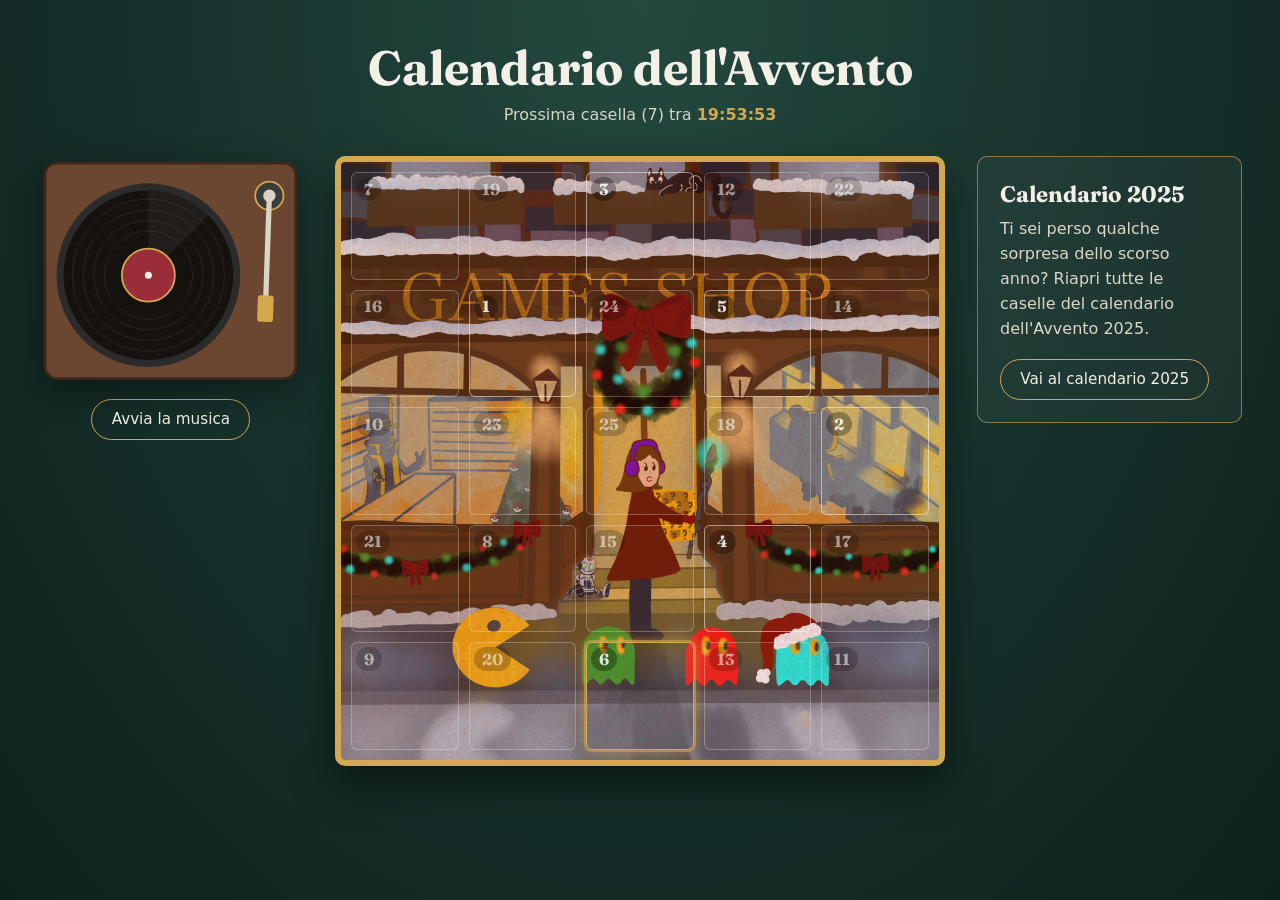
==== calendario-avvento/avvento/index.html @ 94830053 "Add files via upload" ====
<!DOCTYPE html>
<html lang="it">
<head>
<meta charset="utf-8">
<meta name="viewport" content="width=device-width, initial-scale=1">
<meta name="referrer" content="strict-origin-when-cross-origin">
<title>Calendario dell'Avvento</title>
<link href="https://fonts.googleapis.com/css2?family=Fraunces:opsz,wght@9..144,500;9..144,700&display=swap" rel="stylesheet">
<link rel="stylesheet" href="css/style.css">
</head>
<body>
  <header>
    <h1>Calendario dell'Avvento</h1>
    <p class="conto" id="conto" aria-live="polite"></p>
  </header>

  <div class="layout">
    <!-- SINISTRA: giradischi + musica -->
    <section class="player" id="player" aria-label="Musica">
      <svg viewBox="0 0 300 260" role="img" aria-label="Giradischi">
        <rect x="8" y="8" width="284" height="244" rx="14" fill="#6b4630" stroke="#3f2819" stroke-width="3"/>
        <circle cx="125" cy="135" r="104" fill="#2b2b2b"/>
        <g class="vinile">
          <circle cx="125" cy="135" r="96" fill="#15110f"/>
          <circle cx="125" cy="135" r="86" fill="none" stroke="#2c2622"/>
          <circle cx="125" cy="135" r="74" fill="none" stroke="#2c2622"/>
          <circle cx="125" cy="135" r="62" fill="none" stroke="#2c2622"/>
          <circle cx="125" cy="135" r="50" fill="none" stroke="#2c2622"/>
          <path d="M125 135 L125 39 A96 96 0 0 1 193 67 Z" fill="#fff" opacity=".05"/>
          <circle cx="125" cy="135" r="30" fill="#9b2d3b" stroke="#d2a94f" stroke-width="2"/>
          <circle cx="125" cy="135" r="4" fill="#f3f0e8"/>
        </g>
        <circle cx="262" cy="45" r="16" fill="#3a3a3a" stroke="#d2a94f" stroke-width="2"/>
        <g class="braccio">
          <line x1="262" y1="45" x2="262" y2="165" stroke="#d9d4c4" stroke-width="6" stroke-linecap="round"/>
          <rect x="253" y="158" width="18" height="30" rx="3" fill="#d2a94f"/>
          <circle cx="262" cy="45" r="7" fill="#d9d4c4"/>
        </g>
      </svg>
      <button class="btn" id="btnMusica" type="button" aria-pressed="false">Avvia la musica</button>
      <p class="hint" id="hint"></p>
      <div id="yt" style="position:fixed;left:-9999px;width:200px;height:200px" aria-hidden="true"></div>
    </section>

    <!-- CENTRO: calendario (le caselle vengono create da js/calendario.js) -->
    <main class="calendario-col">
      <div class="calendario" id="calendario"><div class="griglia" id="griglia"></div></div>
    </main>

    <!-- DESTRA: calendario 2025 -->
    <aside class="archivio">
      <h2>Calendario 2025</h2>
      <p>Ti sei perso qualche sorpresa dello scorso anno? Riapri tutte le caselle del calendario dell'Avvento 2025.</p>
      <a class="btn" id="link2025" href="#">Vai al calendario 2025</a>
    </aside>
  </div>

  <script src="js/config.js"></script>
  <script src="js/comune.js"></script>
  <script src="js/calendario.js"></script>
</body>
</html>
---- calendario-avvento/avvento/css/style.css ----
:root{--pino:#16302b;--bordeaux:#7a1f2b;--ottone:#d2a94f;--neve:#f3f0e8}
*{box-sizing:border-box}
body{margin:0;min-height:100vh;padding:clamp(16px,3vw,40px);font-family:system-ui,-apple-system,"Segoe UI",Roboto,sans-serif;color:var(--neve);background:radial-gradient(ellipse at 50% 0%,#24493f,var(--pino) 55%,#0f211d)}
h1,h2,.num{font-family:"Fraunces",Georgia,serif}
header{text-align:center;margin-bottom:clamp(16px,3vw,32px)}
h1{margin:0;font-size:clamp(1.8rem,4vw,3rem)}
.conto{margin:.5rem 0 0;color:#d9d4c4}.conto b{color:var(--ottone);font-variant-numeric:tabular-nums}
.btn{display:inline-block;border:1px solid var(--ottone);background:transparent;color:var(--neve);padding:.65rem 1.2rem;border-radius:999px;font:inherit;font-size:.95rem;cursor:pointer;text-decoration:none;transition:.2s}
.btn:hover{background:var(--ottone);color:var(--pino)}
:focus-visible{outline:3px solid #fff;outline-offset:3px}
.layout{display:grid;grid-template-columns:minmax(220px,1fr) minmax(0,2.3fr) minmax(220px,1fr);gap:clamp(16px,2.5vw,36px);align-items:start;max-width:1400px;margin:0 auto}

/* Giradischi */
.player{text-align:center}
.player svg{width:100%;height:auto;display:block;filter:drop-shadow(0 10px 18px rgba(0,0,0,.45))}
.vinile{transform-origin:125px 135px;animation:gira 2.8s linear infinite;animation-play-state:paused}
.suona .vinile{animation-play-state:running}
.braccio{transform-origin:262px 45px;transform:rotate(2deg);transition:transform 1.2s cubic-bezier(.4,0,.2,1)}
.suona .braccio{transform:rotate(36deg)}
@keyframes gira{to{transform:rotate(360deg)}}
.player .btn{margin-top:.8rem}
.hint{min-height:1.4em;margin:.6rem 0 0;font-size:.9rem;color:var(--ottone)}

/* Calendario: l'immagine resta ben visibile, le porte sono quasi trasparenti */
.calendario{position:relative;aspect-ratio:1/1;width:100%;max-width:min(100%,88vh);margin:0 auto;border-radius:10px;overflow:hidden;border:6px solid var(--ottone);box-shadow:0 18px 40px rgba(0,0,0,.5);background-size:cover;background-position:center}
.griglia{position:absolute;inset:0;display:grid;grid-template:repeat(5,1fr)/repeat(5,1fr);gap:clamp(3px,.8vw,10px);padding:clamp(3px,.8vw,10px)}
.cella{position:relative;perspective:700px}
.porta{position:absolute;inset:0;padding:0;cursor:pointer;border:1px solid rgba(255,255,255,.5);border-radius:6px;background:rgba(255,255,255,.04);transform-origin:left center;backface-visibility:hidden;transition:transform .8s cubic-bezier(.3,.1,.2,1),background .2s,box-shadow .3s}
.porta:hover{background:rgba(255,255,255,.16)}
.num{position:absolute;top:4px;left:4px;padding:.1em .5em;border-radius:999px;font-size:clamp(.6rem,1.5vw,1rem);font-weight:700;line-height:1.3;color:rgba(255,255,255,.85);background:rgba(0,0,0,.3)}
.porta.bloccata{cursor:not-allowed;border-color:rgba(255,255,255,.25)}
.porta.bloccata .num{color:rgba(255,255,255,.55);background:rgba(0,0,0,.2)}
.porta.oggi{border-color:var(--ottone);box-shadow:0 0 0 2px rgba(210,169,79,.55),0 0 16px rgba(210,169,79,.7)}
.retro{position:absolute;inset:0;border-radius:6px;border:1px solid var(--ottone);background-size:cover;background-position:center;display:flex;align-items:flex-end;justify-content:center;text-decoration:none;visibility:hidden;opacity:0;transition:opacity .4s .3s,visibility 0s .3s}
.retro:hover{filter:brightness(1.12)}
.retro span{margin-bottom:4px;padding:.1em .6em;border-radius:999px;font-size:clamp(.55rem,1.2vw,.85rem);background:rgba(0,0,0,.55);color:var(--neve)}
.aperta .retro{visibility:visible;opacity:1}
.aperta .porta{transform:rotateY(-112deg);pointer-events:none}
.scuoti{animation:scuoti .4s}
@keyframes scuoti{25%{transform:translateX(-4px)}75%{transform:translateX(4px)}}

/* Link 2025 */
.archivio{border:1px solid rgba(210,169,79,.6);border-radius:10px;padding:1.4rem;background:rgba(255,255,255,.04)}
.archivio h2{margin:0 0 .6rem;font-size:1.4rem}
.archivio p{margin:0 0 1.1rem;line-height:1.55;color:#ddd8c8;max-width:34ch}

/* Pagina del giorno */
.indietro{max-width:780px;margin:0 auto 1rem}.indietro a{color:var(--ottone)}
.scheda{max-width:780px;margin:0 auto;background:var(--neve);color:#22201c;border-radius:12px;border-top:8px solid var(--bordeaux);padding:clamp(1.2rem,3vw,2.2rem)}
.scheda h1{color:var(--bordeaux);font-size:clamp(1.6rem,4vw,2.4rem);margin:0 0 1rem}
.video{position:relative;aspect-ratio:16/9;background:#000;border-radius:8px;overflow:hidden;margin:0 0 1.6rem}
.video iframe{position:absolute;inset:0;width:100%;height:100%;border:0}
.articolo{max-width:66ch}
.articolo p{margin:0 0 1.1em;line-height:1.7;font-size:1.05rem}
.articolo h3{font-family:"Fraunces",Georgia,serif;font-size:1.25rem;margin:1.6rem 0 .5rem;color:var(--pino)}
.articolo a{color:var(--bordeaux)}.articolo img{max-width:100%;height:auto;border-radius:6px}
.scheda .btn{color:var(--bordeaux);border-color:var(--bordeaux)}
.scheda .btn:hover{background:var(--bordeaux);color:var(--neve)}

@media(max-width:980px){.layout{grid-template-columns:1fr}.calendario-col{order:1}.player{order:2;max-width:340px;margin:0 auto;width:100%}.archivio{order:3;max-width:480px;margin:0 auto;width:100%}}
@media(prefers-reduced-motion:reduce){*{animation-duration:.01s!important;transition-duration:.01s!important}.vinile{animation:none}}
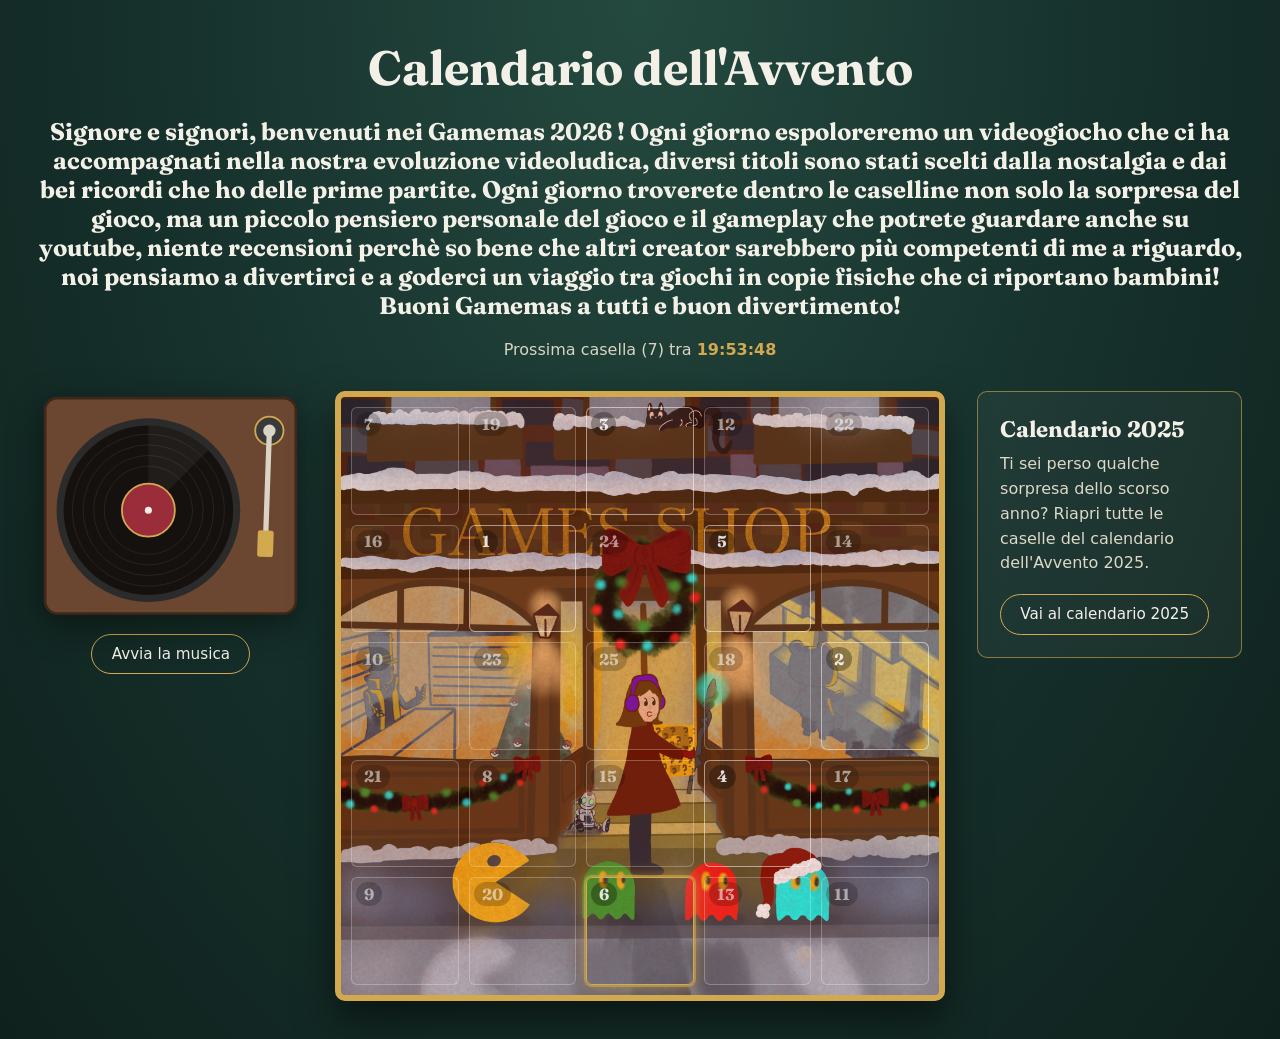
==== commit 5c817f24: "Update index.html" ====
--- a/calendario-avvento/avvento/index.html
+++ b/calendario-avvento/avvento/index.html
@@ -11,6 +11,11 @@
 <body>
   <header>
     <h1>Calendario dell'Avvento</h1>
+    <h2>Signore e signori, benvenuti nei Gamemas 2026 !
+
+Ogni giorno espoloreremo un videogiocho che ci ha accompagnati nella nostra evoluzione videoludica, diversi titoli sono stati scelti dalla nostalgia e dai bei ricordi che ho delle prime partite. Ogni giorno troverete dentro le caselline non solo la sorpresa del gioco, ma un piccolo pensiero personale del gioco e il gameplay che potrete guardare anche su youtube, niente recensioni perchè so bene che altri creator sarebbero più competenti di me a riguardo, noi pensiamo a divertirci e a goderci un viaggio tra giochi in copie fisiche che ci riportano bambini! 
+
+Buoni Gamemas a tutti e buon divertimento!</h2>
     <p class="conto" id="conto" aria-live="polite"></p>
   </header>
 
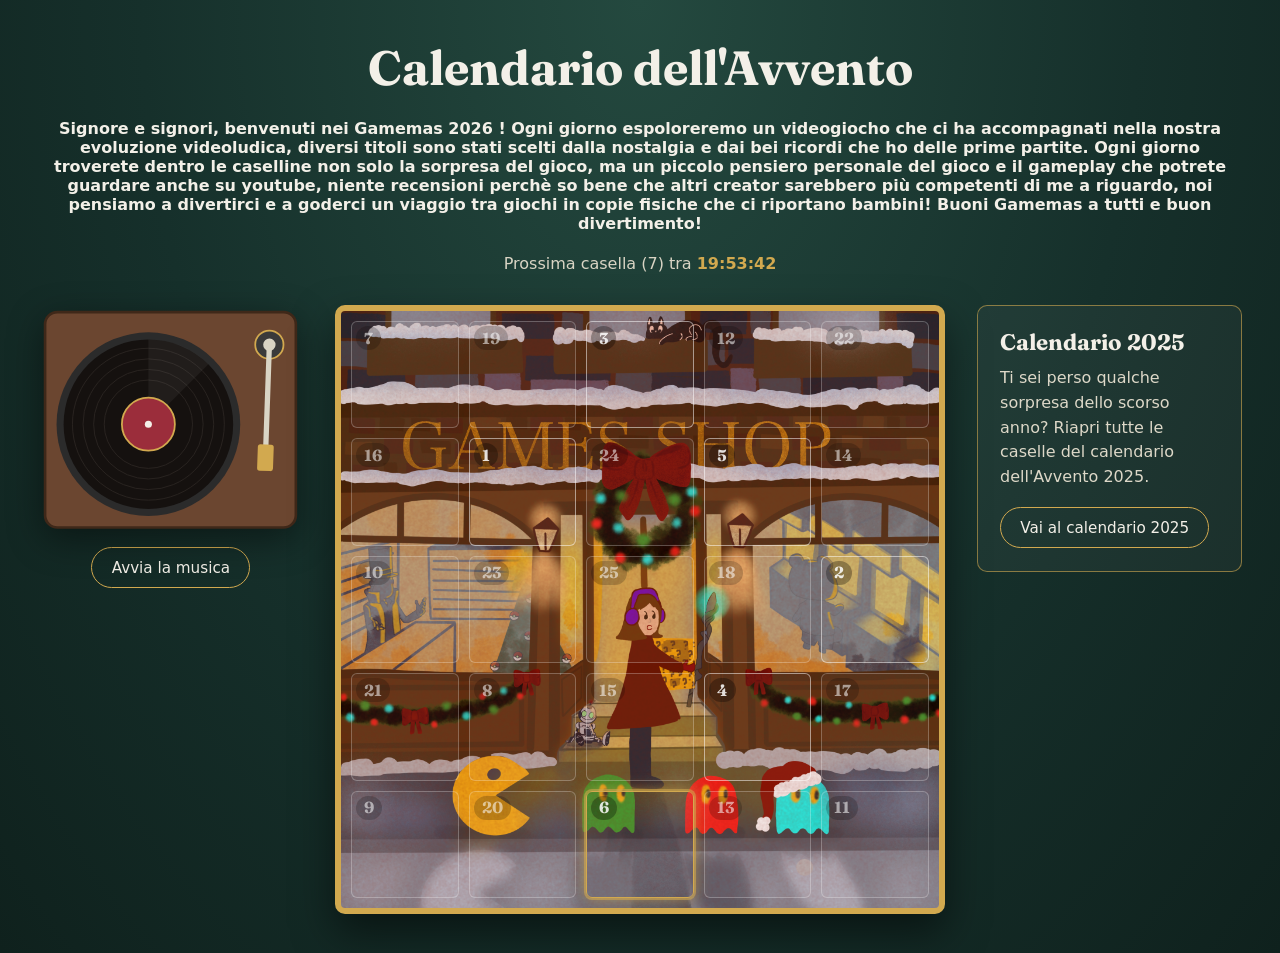
==== commit 6be57a43: "Update index.html" ====
--- a/calendario-avvento/avvento/index.html
+++ b/calendario-avvento/avvento/index.html
@@ -11,11 +11,11 @@
 <body>
   <header>
     <h1>Calendario dell'Avvento</h1>
-    <h2>Signore e signori, benvenuti nei Gamemas 2026 !
+    <h4>Signore e signori, benvenuti nei Gamemas 2026 !
 
 Ogni giorno espoloreremo un videogiocho che ci ha accompagnati nella nostra evoluzione videoludica, diversi titoli sono stati scelti dalla nostalgia e dai bei ricordi che ho delle prime partite. Ogni giorno troverete dentro le caselline non solo la sorpresa del gioco, ma un piccolo pensiero personale del gioco e il gameplay che potrete guardare anche su youtube, niente recensioni perchè so bene che altri creator sarebbero più competenti di me a riguardo, noi pensiamo a divertirci e a goderci un viaggio tra giochi in copie fisiche che ci riportano bambini! 
 
-Buoni Gamemas a tutti e buon divertimento!</h2>
+Buoni Gamemas a tutti e buon divertimento!</h4>
     <p class="conto" id="conto" aria-live="polite"></p>
   </header>
 
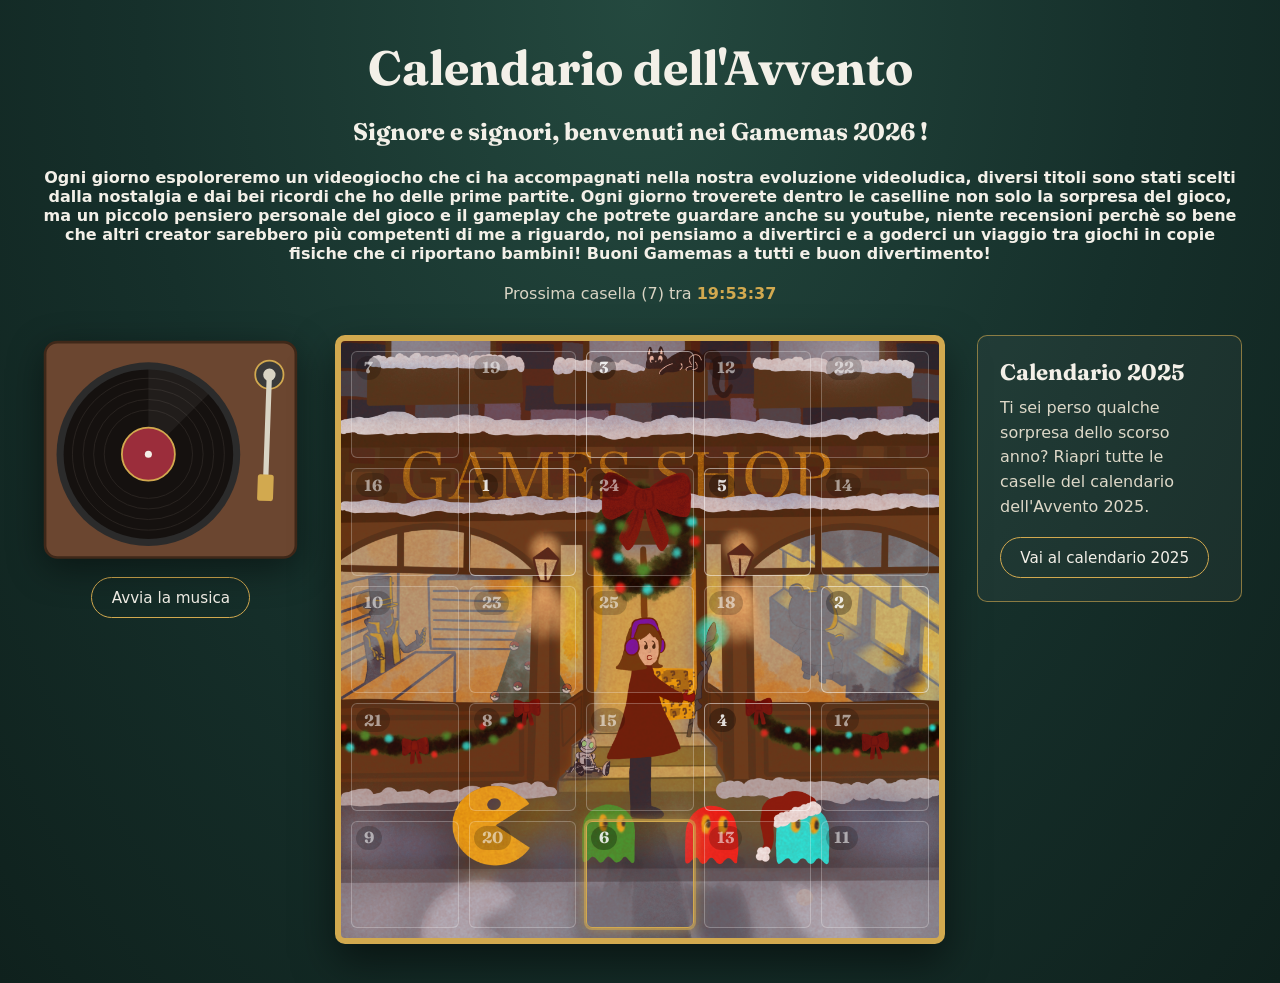
==== commit 61a3bc24: "Update index.html" ====
--- a/calendario-avvento/avvento/index.html
+++ b/calendario-avvento/avvento/index.html
@@ -11,9 +11,8 @@
 <body>
   <header>
     <h1>Calendario dell'Avvento</h1>
-    <h4>Signore e signori, benvenuti nei Gamemas 2026 !
-
-Ogni giorno espoloreremo un videogiocho che ci ha accompagnati nella nostra evoluzione videoludica, diversi titoli sono stati scelti dalla nostalgia e dai bei ricordi che ho delle prime partite. Ogni giorno troverete dentro le caselline non solo la sorpresa del gioco, ma un piccolo pensiero personale del gioco e il gameplay che potrete guardare anche su youtube, niente recensioni perchè so bene che altri creator sarebbero più competenti di me a riguardo, noi pensiamo a divertirci e a goderci un viaggio tra giochi in copie fisiche che ci riportano bambini! 
+    <h2>Signore e signori, benvenuti nei Gamemas 2026 !</h2>
+    <h4>Ogni giorno espoloreremo un videogiocho che ci ha accompagnati nella nostra evoluzione videoludica, diversi titoli sono stati scelti dalla nostalgia e dai bei ricordi che ho delle prime partite. Ogni giorno troverete dentro le caselline non solo la sorpresa del gioco, ma un piccolo pensiero personale del gioco e il gameplay che potrete guardare anche su youtube, niente recensioni perchè so bene che altri creator sarebbero più competenti di me a riguardo, noi pensiamo a divertirci e a goderci un viaggio tra giochi in copie fisiche che ci riportano bambini! 
 
 Buoni Gamemas a tutti e buon divertimento!</h4>
     <p class="conto" id="conto" aria-live="polite"></p>
